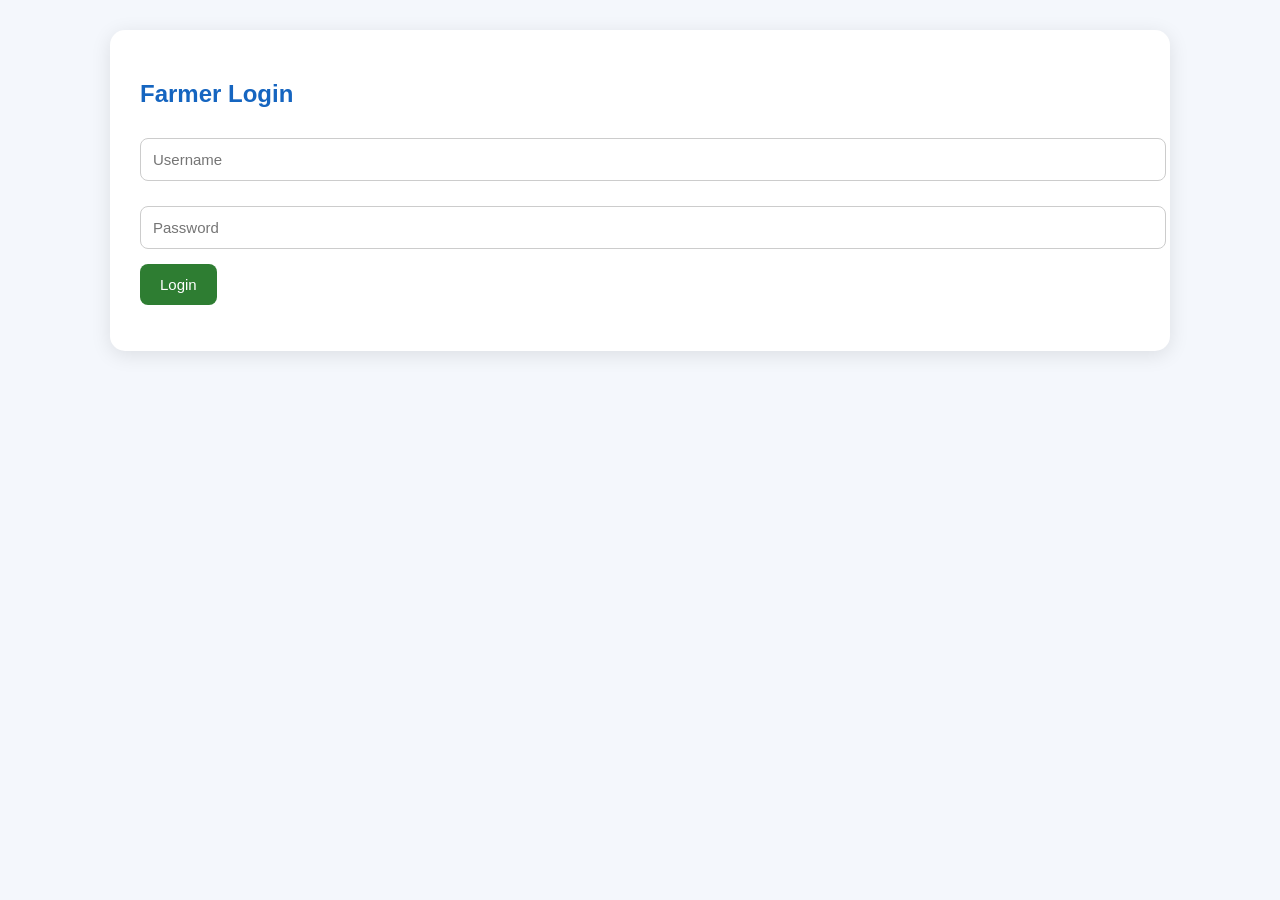
==== frontend/dashboard.html @ 7f75d00e "Initialize project: add backend, frontend, scraper, gitignore, and detailed readme" ====
<!DOCTYPE html>
<html lang="en">

<head>
    <meta charset="UTF-8">
    <meta name="viewport" content="width=device-width, initial-scale=1.0">
    <title>Jeevandhara Dashboard</title>

    <link rel="stylesheet" href="style.css">
</head>

<body>

    <div class="container">

        <button onclick="logout()" class="logout-btn">
            Logout
        </button>

        <div class="hero">

            <h1>🌾 Jeevandhara Dashboard</h1>

            <p>
                Smart Government Scheme Recommendation System
            </p>

        </div>

        <div id="stats"></div>

        <hr>

        <h2>Eligible Schemes</h2>

        <div id="schemes"></div>

        <hr>

        <div class="ai-section">

            <h2>🤖 AI Assistant</h2>

            <p>
                Ask questions about government schemes, eligibility,
                benefits, documents, loans and subsidies.
            </p>

            <input
                type="text"
                id="question"
                placeholder="Example: What is PM-KISAN?">

            <button onclick="askAI()">
                Ask AI
            </button>

            <div id="answer"></div>

        </div>

        <div class="footer">
            Jeevandhara © 2026
        </div>

    </div>

    <script src="dashboard.js"></script>

</body>

</html>
---- frontend/style.css ----
body{
    font-family: 'Segoe UI', sans-serif;
    background: #f4f7fc;
    margin: 0;
    padding: 0;
}

.container{
    width: 90%;
    max-width: 1000px;
    margin: 30px auto;
    background: white;
    padding: 30px;
    border-radius: 15px;
    box-shadow: 0px 4px 20px rgba(0,0,0,0.1);
}

.center{
    text-align:center;
}

h1{
    color:#2e7d32;
}

h2{
    color:#1565c0;
}

input{
    width:100%;
    padding:12px;
    margin-top:10px;
    margin-bottom:15px;
    border:1px solid #ccc;
    border-radius:8px;
    font-size:15px;
}

button{
    background:#2e7d32;
    color:white;
    border:none;
    padding:12px 20px;
    border-radius:8px;
    cursor:pointer;
    font-size:15px;
    transition:0.3s;
}

button:hover{
    background:#1b5e20;
}

.scheme-card{
    background:#f8f9fa;
    border-left:5px solid #2e7d32;
    padding:15px;
    margin-top:15px;
    border-radius:10px;
}

.profile-card{
    background:#e8f5e9;
    padding:15px;
    border-radius:10px;
    margin-bottom:20px;
}

.answer-card{
    background:#e3f2fd;
    padding:15px;
    border-radius:10px;
    margin-top:15px;
}

.logout-btn{
    float:right;
    background:#d32f2f;
}

.logout-btn:hover{
    background:#b71c1c;
}

.stats{
    background:#1565c0;
    color:white;
    text-align:center;
    padding:20px;
    border-radius:12px;
    margin-bottom:20px;
}

.stats h1{
    color:white;
    margin:0;
}

a{
    text-decoration:none;
}
.profile-card{
background:#e8f5e9;
padding:20px;
border-radius:12px;
margin-bottom:20px;
}

.stats{
background:#1565c0;
color:white;
padding:20px;
border-radius:12px;
margin-bottom:20px;
text-align:center;
}

.stats h1{
margin:0;
color:white;
}

.scheme-card{
background:white;
border-left:6px solid #28a745;
padding:20px;
margin-top:15px;
border-radius:12px;
box-shadow:0 2px 8px rgba(0,0,0,0.1);
}

.answer-card{
background:#e3f2fd;
padding:20px;
margin-top:15px;
border-radius:12px;
}

.logout-btn{
float:right;
background:#d32f2f;
}

.logout-btn:hover{
    background:#b71c1c;
}
.hero{
    background: linear-gradient(135deg,#2e7d32,#43a047);
    color:white;
    padding:25px;
    border-radius:15px;
    margin-bottom:20px;
}

.hero h1{
    color:white;
    margin:0;
}

#schemes{
    display:grid;
    grid-template-columns:repeat(auto-fit,minmax(280px,1fr));
    gap:15px;
}

.scheme-card{
    transition:0.3s;
}

.scheme-card:hover{
    transform:translateY(-5px);
}

.ai-section{
    background:#f8f9fa;
    padding:20px;
    border-radius:12px;
    margin-top:20px;
}

#question{
    min-height:50px;
}

.answer-card{
    background:#eef7ff;
    border-left:5px solid #1565c0;
}

.footer{
    text-align:center;
    margin-top:30px;
    color:#666;
}
.hero{
    background: linear-gradient(135deg,#2e7d32,#43a047);
    color:white;
    padding:25px;
    border-radius:15px;
    margin-bottom:20px;
}

.hero h1{
    color:white;
    margin-bottom:10px;
}

.hero p{
    margin:0;
    font-size:16px;
}

.logout-btn{
    float:right;
    background:#d32f2f;
}

.logout-btn:hover{
    background:#b71c1c;
}

#schemes{
    display:grid;
    grid-template-columns:repeat(auto-fit,minmax(280px,1fr));
    gap:15px;
}

.scheme-card{
    background:white;
    padding:20px;
    border-radius:12px;
    box-shadow:0 2px 10px rgba(0,0,0,0.1);
    transition:0.3s;
}

.scheme-card:hover{
    transform:translateY(-5px);
}

.ai-section{
    background:#f8f9fa;
    padding:20px;
    border-radius:12px;
    margin-top:20px;
}

.answer-card{
    background:#eef7ff;
    border-left:5px solid #1565c0;
    padding:15px;
    margin-top:15px;
    border-radius:8px;
}

.footer{
    text-align:center;
    margin-top:30px;
    color:#666;
    font-size:14px;
}

#question{
    width:100%;
    margin-bottom:10px;
}
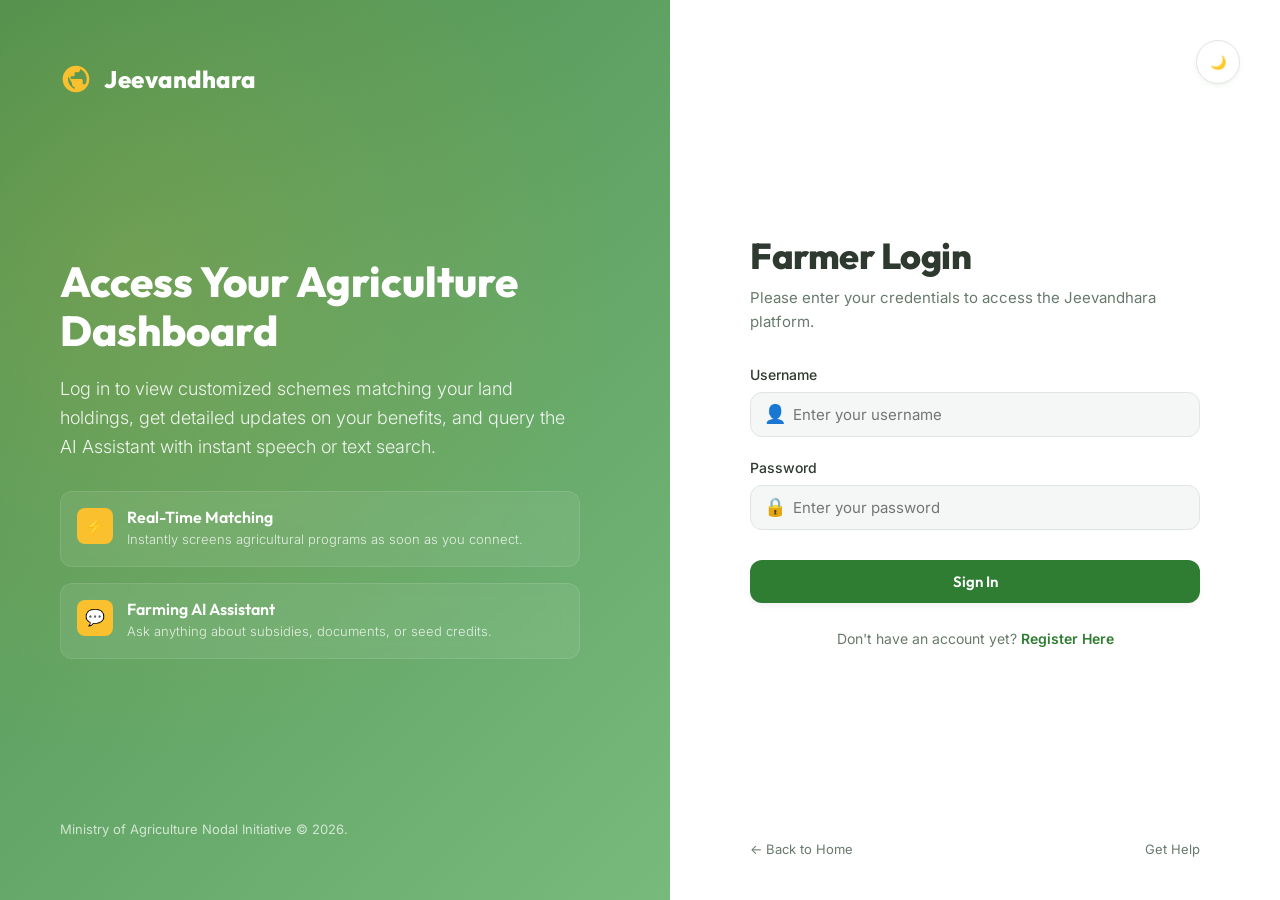
==== commit e064b307: "Redesign AI Assistant: implement modern conversational chatbot experience, typing indicators, timest" ====
--- a/frontend/dashboard.html
+++ b/frontend/dashboard.html
@@ -1,72 +1,185 @@
 <!DOCTYPE html>
 <html lang="en">
-
 <head>
     <meta charset="UTF-8">
     <meta name="viewport" content="width=device-width, initial-scale=1.0">
-    <title>Jeevandhara Dashboard</title>
-
+    <title>Dashboard - Jeevandhara</title>
     <link rel="stylesheet" href="style.css">
 </head>
-
 <body>
 
-    <div class="container">
+    <div class="dashboard-layout">
+        
+        <!-- Header -->
+        <header class="dashboard-header">
+            <div class="header-brand">
+                <span style="font-size: 24px;">🌾</span>
+                <span>Jeevandhara</span>
+            </div>
+            <div class="header-actions">
+                <div class="theme-toggle-container">
+                    <button class="theme-switch" id="theme-btn" aria-label="Toggle Theme">
+                        🌙
+                    </button>
+                </div>
+                <div class="user-profile-widget">
+                    <div class="user-avatar" id="header-avatar">F</div>
+                    <span class="user-name" id="header-user-name">Loading...</span>
+                </div>
+                <button onclick="logout()" class="btn btn-danger" style="padding: 8px 16px; font-size: 13px;">
+                    Logout
+                </button>
+            </div>
+        </header>
 
-        <button onclick="logout()" class="logout-btn">
-            Logout
-        </button>
+        <!-- Dashboard Grid Container -->
+        <main class="dashboard-content">
+            
+            <!-- Left Main Column -->
+            <div class="main-column">
+                
+                <!-- Welcome Section -->
+                <section class="welcome-banner">
+                    <h2>Welcome, <span id="farmer-title-name">Farmer</span>! 👨‍🌾</h2>
+                    <p>Here is your smart agriculture profile summary. Keep your information updated for the best government scheme matches.</p>
+                    
+                    <div class="farmer-details-grid">
+                        <div class="farmer-detail-item">
+                            <div class="label">Full Name</div>
+                            <div class="value" id="farmer-name">-</div>
+                        </div>
+                        <div class="farmer-detail-item">
+                            <div class="label">Age</div>
+                            <div class="value" id="farmer-age">-</div>
+                        </div>
+                        <div class="farmer-detail-item">
+                            <div class="label">Annual Income</div>
+                            <div class="value" id="farmer-income">-</div>
+                        </div>
+                        <div class="farmer-detail-item">
+                            <div class="label">Land Size</div>
+                            <div class="value" id="farmer-land">-</div>
+                        </div>
+                        <div class="farmer-detail-item">
+                            <div class="label">State</div>
+                            <div class="value" id="farmer-state">-</div>
+                        </div>
+                        <div class="farmer-detail-item">
+                            <div class="label">District</div>
+                            <div class="value" id="farmer-district">-</div>
+                        </div>
+                    </div>
+                </section>
 
-        <div class="hero">
+                <!-- Statistics Cards -->
+                <section class="stats-container">
+                    <div class="stat-box stat-eligible">
+                        <div class="stat-icon">📜</div>
+                        <h3 id="stat-eligible-count">0</h3>
+                        <p>Eligible Schemes</p>
+                    </div>
+                    <div class="stat-box stat-queries">
+                        <div class="stat-icon">💬</div>
+                        <h3 id="stat-queries-count">0</h3>
+                        <p>Queries Asked</p>
+                    </div>
+                    <div class="stat-box stat-benefits">
+                        <div class="stat-icon">💰</div>
+                        <h3 id="stat-benefits-count">0</h3>
+                        <p>Benefits Listed</p>
+                    </div>
+                    <div class="stat-box stat-score">
+                        <div class="stat-icon">📈</div>
+                        <h3 id="stat-profile-score">0%</h3>
+                        <p>Profile Score</p>
+                    </div>
+                </section>
 
-            <h1>🌾 Jeevandhara Dashboard</h1>
+                <!-- Recommended Schemes Section -->
+                <section class="dashboard-section">
+                    <div class="section-header-row">
+                        <h2 class="section-title">✨ Recommended Schemes <span>For You</span></h2>
+                    </div>
+                    
+                    <!-- Recommended Schemes Grid -->
+                    <div class="scheme-grid" id="recommended-schemes-container">
+                        <!-- Skeleton Loader -->
+                        <div class="skeleton skeleton-card"></div>
+                        <div class="skeleton skeleton-card"></div>
+                        <div class="skeleton skeleton-card"></div>
+                    </div>
+                </section>
 
-            <p>
-                Smart Government Scheme Recommendation System
-            </p>
+                <!-- View All Schemes Section -->
+                <section class="dashboard-section">
+                    <div class="section-header-row">
+                        <h2 class="section-title">📚 Browse All Government Schemes</h2>
+                        <div class="search-filter-wrapper">
+                            <svg width="16" height="16" viewBox="0 0 24 24" fill="none" stroke="currentColor" stroke-width="2">
+                                <circle cx="11" cy="11" r="8"/><path d="m21 21-4.3-4.3"/>
+                            </svg>
+                            <input type="text" class="search-input" id="search-schemes-input" placeholder="Search schemes by name or keywords..." oninput="filterAllSchemes()">
+                        </div>
+                    </div>
+                    
+                    <!-- All Schemes Grid -->
+                    <div class="scheme-grid" id="all-schemes-container">
+                        <div class="skeleton skeleton-card"></div>
+                        <div class="skeleton skeleton-card"></div>
+                        <div class="skeleton skeleton-card"></div>
+                    </div>
+                </section>
 
-        </div>
+            </div>
 
-        <div id="stats"></div>
+        </main>
 
-        <hr>
-
-        <h2>Eligible Schemes</h2>
-
-        <div id="schemes"></div>
-
-        <hr>
-
-        <div class="ai-section">
-
-            <h2>🤖 AI Assistant</h2>
-
-            <p>
-                Ask questions about government schemes, eligibility,
-                benefits, documents, loans and subsidies.
-            </p>
-
-            <input
-                type="text"
-                id="question"
-                placeholder="Example: What is PM-KISAN?">
-
-            <button onclick="askAI()">
-                Ask AI
-            </button>
-
-            <div id="answer"></div>
-
-        </div>
-
-        <div class="footer">
-            Jeevandhara © 2026
+        <!-- Floating AI Chatbot Widget -->
+        <div class="chatbot-wrapper" id="chatbot-wrapper">
+            <!-- Collapsed state bubble -->
+            <div class="chatbot-collapsed" id="chatbot-collapsed" onclick="toggleChatWindow(true)">
+                <div class="chatbot-hover-badge">Hi Farmer 👋 How can I help you?</div>
+                <button class="chatbot-trigger-btn">💬</button>
+            </div>
+            
+            <!-- Open state window -->
+            <div class="chatbot-window" id="chatbot-window" style="display: none;">
+                <!-- Header -->
+                <div class="chatbot-header">
+                    <div class="chatbot-header-info">
+                        <div class="chatbot-header-avatar">🤖</div>
+                        <div class="chatbot-header-title">
+                            <h4>Jeevandhara AI</h4>
+                            <span>Online</span>
+                        </div>
+                    </div>
+                    <div class="chatbot-header-actions">
+                        <button class="chatbot-header-action-btn" onclick="toggleChatWindow(false)" title="Minimize">➖</button>
+                        <button class="chatbot-header-action-btn" onclick="toggleChatWindow(false)" title="Close" style="font-weight: bold;">✕</button>
+                    </div>
+                </div>
+                
+                <!-- Chat History -->
+                <div class="chatbot-messages" id="chatbot-messages">
+                </div>
+                
+                <!-- Input bar -->
+                <form id="chatbot-form" onsubmit="event.preventDefault(); sendChatMessage();" class="chatbot-input-bar">
+                    <input type="text" id="chatbot-input-field" class="chatbot-input" placeholder="Type your question..." autocomplete="off">
+                    <button type="submit" class="chatbot-send-btn">
+                        <svg width="18" height="18" viewBox="0 0 24 24" fill="none" stroke="currentColor" stroke-width="2">
+                            <path d="M22 2 11 13M22 2l-7 20-4-9-9-4 20-7z"/>
+                        </svg>
+                    </button>
+                </form>
+            </div>
         </div>
 
     </div>
 
+    <!-- Notification Toast Container -->
+    <div class="toast-container" id="toast-container"></div>
+
     <script src="dashboard.js"></script>
-
 </body>
-
 </html>
--- a/frontend/style.css
+++ b/frontend/style.css
@@ -1,266 +1,1773 @@
-body{
-    font-family: 'Segoe UI', sans-serif;
-    background: #f4f7fc;
-    margin: 0;
-    padding: 0;
-}
-
-.container{
-    width: 90%;
-    max-width: 1000px;
-    margin: 30px auto;
-    background: white;
-    padding: 30px;
-    border-radius: 15px;
-    box-shadow: 0px 4px 20px rgba(0,0,0,0.1);
-}
-
-.center{
-    text-align:center;
-}
-
-h1{
-    color:#2e7d32;
-}
-
-h2{
-    color:#1565c0;
-}
-
-input{
-    width:100%;
-    padding:12px;
-    margin-top:10px;
-    margin-bottom:15px;
-    border:1px solid #ccc;
-    border-radius:8px;
-    font-size:15px;
-}
-
-button{
-    background:#2e7d32;
-    color:white;
-    border:none;
-    padding:12px 20px;
-    border-radius:8px;
-    cursor:pointer;
-    font-size:15px;
-    transition:0.3s;
-}
-
-button:hover{
-    background:#1b5e20;
-}
-
-.scheme-card{
-    background:#f8f9fa;
-    border-left:5px solid #2e7d32;
-    padding:15px;
-    margin-top:15px;
-    border-radius:10px;
-}
-
-.profile-card{
-    background:#e8f5e9;
-    padding:15px;
-    border-radius:10px;
-    margin-bottom:20px;
-}
-
-.answer-card{
-    background:#e3f2fd;
-    padding:15px;
-    border-radius:10px;
-    margin-top:15px;
-}
-
-.logout-btn{
-    float:right;
-    background:#d32f2f;
-}
-
-.logout-btn:hover{
-    background:#b71c1c;
-}
-
-.stats{
-    background:#1565c0;
-    color:white;
-    text-align:center;
-    padding:20px;
-    border-radius:12px;
-    margin-bottom:20px;
-}
-
-.stats h1{
-    color:white;
-    margin:0;
-}
-
-a{
-    text-decoration:none;
-}
-.profile-card{
-background:#e8f5e9;
-padding:20px;
-border-radius:12px;
-margin-bottom:20px;
-}
-
-.stats{
-background:#1565c0;
-color:white;
-padding:20px;
-border-radius:12px;
-margin-bottom:20px;
-text-align:center;
-}
-
-.stats h1{
-margin:0;
-color:white;
-}
-
-.scheme-card{
-background:white;
-border-left:6px solid #28a745;
-padding:20px;
-margin-top:15px;
-border-radius:12px;
-box-shadow:0 2px 8px rgba(0,0,0,0.1);
-}
-
-.answer-card{
-background:#e3f2fd;
-padding:20px;
-margin-top:15px;
-border-radius:12px;
-}
-
-.logout-btn{
-float:right;
-background:#d32f2f;
-}
-
-.logout-btn:hover{
-    background:#b71c1c;
-}
-.hero{
-    background: linear-gradient(135deg,#2e7d32,#43a047);
-    color:white;
-    padding:25px;
-    border-radius:15px;
-    margin-bottom:20px;
-}
-
-.hero h1{
-    color:white;
-    margin:0;
-}
-
-#schemes{
-    display:grid;
-    grid-template-columns:repeat(auto-fit,minmax(280px,1fr));
-    gap:15px;
-}
-
-.scheme-card{
-    transition:0.3s;
-}
-
-.scheme-card:hover{
-    transform:translateY(-5px);
-}
-
-.ai-section{
-    background:#f8f9fa;
-    padding:20px;
-    border-radius:12px;
-    margin-top:20px;
-}
-
-#question{
-    min-height:50px;
-}
-
-.answer-card{
-    background:#eef7ff;
-    border-left:5px solid #1565c0;
-}
-
-.footer{
-    text-align:center;
-    margin-top:30px;
-    color:#666;
-}
-.hero{
-    background: linear-gradient(135deg,#2e7d32,#43a047);
-    color:white;
-    padding:25px;
-    border-radius:15px;
-    margin-bottom:20px;
-}
-
-.hero h1{
-    color:white;
-    margin-bottom:10px;
-}
-
-.hero p{
-    margin:0;
-    font-size:16px;
-}
-
-.logout-btn{
-    float:right;
-    background:#d32f2f;
-}
-
-.logout-btn:hover{
-    background:#b71c1c;
-}
-
-#schemes{
-    display:grid;
-    grid-template-columns:repeat(auto-fit,minmax(280px,1fr));
-    gap:15px;
-}
-
-.scheme-card{
-    background:white;
-    padding:20px;
-    border-radius:12px;
-    box-shadow:0 2px 10px rgba(0,0,0,0.1);
-    transition:0.3s;
-}
-
-.scheme-card:hover{
-    transform:translateY(-5px);
-}
-
-.ai-section{
-    background:#f8f9fa;
-    padding:20px;
-    border-radius:12px;
-    margin-top:20px;
-}
-
-.answer-card{
-    background:#eef7ff;
-    border-left:5px solid #1565c0;
-    padding:15px;
-    margin-top:15px;
-    border-radius:8px;
-}
-
-.footer{
-    text-align:center;
-    margin-top:30px;
-    color:#666;
-    font-size:14px;
-}
-
-#question{
-    width:100%;
-    margin-bottom:10px;
-}+@import url('https://fonts.googleapis.com/css2?family=Inter:wght@300;400;500;600;700&family=Outfit:wght@400;500;600;700;800&display=swap');
+
+:root {
+  /* Light Mode Palette */
+  --primary: #2E7D32;
+  --primary-hover: #1b5e20;
+  --primary-light: #E8F5E9;
+  --secondary: #43A047;
+  --accent: #FBC02D;
+  --accent-hover: #F9A825;
+  --bg-app: #F4F7F6;
+  --bg-card: #FFFFFF;
+  --text-main: #2E3A30;
+  --text-sub: #687A6C;
+  --border: #E0E6E2;
+  --shadow: rgba(46, 125, 50, 0.08);
+  --shadow-hover: rgba(46, 125, 50, 0.16);
+  --glass-bg: rgba(255, 255, 255, 0.75);
+  --glass-border: rgba(255, 255, 255, 0.5);
+  --white: #FFFFFF;
+  --danger: #D32F2F;
+  --danger-hover: #C62828;
+  --info: #0288D1;
+  --success: #2E7D32;
+  
+  --font-title: 'Outfit', -apple-system, BlinkMacSystemFont, "Segoe UI", Roboto, sans-serif;
+  --font-body: 'Inter', -apple-system, BlinkMacSystemFont, "Segoe UI", Roboto, sans-serif;
+  --radius-sm: 8px;
+  --radius-md: 12px;
+  --radius-lg: 20px;
+  --radius-full: 9999px;
+  --transition: all 0.3s cubic-bezier(0.4, 0, 0.2, 1);
+}
+
+body.dark-mode {
+  /* Dark Mode Palette */
+  --bg-app: #0F1411;
+  --bg-card: #18201B;
+  --primary-light: #1E2E23;
+  --text-main: #E2E8E4;
+  --text-sub: #90A095;
+  --border: #2A362E;
+  --shadow: rgba(0, 0, 0, 0.25);
+  --shadow-hover: rgba(46, 125, 50, 0.25);
+  --glass-bg: rgba(24, 32, 27, 0.8);
+  --glass-border: rgba(255, 255, 255, 0.05);
+}
+
+* {
+  box-sizing: border-box;
+  margin: 0;
+  padding: 0;
+}
+
+body {
+  font-family: var(--font-body);
+  background-color: var(--bg-app);
+  color: var(--text-main);
+  line-height: 1.6;
+  min-height: 100vh;
+  transition: background-color 0.3s ease, color 0.3s ease;
+  overflow-x: hidden;
+}
+
+/* Typography */
+h1, h2, h3, h4, h5, h6 {
+  font-family: var(--font-title);
+  font-weight: 600;
+  color: var(--text-main);
+  line-height: 1.2;
+}
+
+a {
+  color: var(--primary);
+  text-decoration: none;
+  transition: var(--transition);
+}
+
+a:hover {
+  color: var(--secondary);
+}
+
+/* Scrollbar */
+::-webkit-scrollbar {
+  width: 8px;
+  height: 8px;
+}
+::-webkit-scrollbar-track {
+  background: var(--bg-app);
+}
+::-webkit-scrollbar-thumb {
+  background: var(--border);
+  border-radius: var(--radius-sm);
+}
+::-webkit-scrollbar-thumb:hover {
+  background: var(--text-sub);
+}
+
+/* Common Layout Components */
+.btn {
+  display: inline-flex;
+  align-items: center;
+  justify-content: center;
+  gap: 8px;
+  font-family: var(--font-title);
+  font-weight: 600;
+  font-size: 15px;
+  padding: 12px 24px;
+  border-radius: var(--radius-md);
+  border: none;
+  cursor: pointer;
+  transition: var(--transition);
+  outline: none;
+  box-shadow: 0 4px 6px -1px rgba(0,0,0,0.05);
+}
+
+.btn-primary {
+  background-color: var(--primary);
+  color: var(--white);
+}
+
+.btn-primary:hover {
+  background-color: var(--primary-hover);
+  transform: translateY(-2px);
+  box-shadow: 0 10px 15px -3px var(--shadow-hover);
+}
+
+.btn-secondary {
+  background-color: var(--primary-light);
+  color: var(--primary);
+}
+
+.btn-secondary:hover {
+  background-color: var(--primary);
+  color: var(--white);
+  transform: translateY(-2px);
+}
+
+.btn-accent {
+  background-color: var(--accent);
+  color: #1C2833;
+}
+
+.btn-accent:hover {
+  background-color: var(--accent-hover);
+  transform: translateY(-2px);
+}
+
+.btn-danger {
+  background-color: var(--danger);
+  color: var(--white);
+}
+
+.btn-danger:hover {
+  background-color: var(--danger-hover);
+  transform: translateY(-2px);
+}
+
+.btn-icon {
+  width: 42px;
+  height: 42px;
+  padding: 0;
+  border-radius: var(--radius-full);
+}
+
+/* Theme Toggle */
+.theme-toggle-container {
+  display: flex;
+  align-items: center;
+}
+
+.theme-switch {
+  cursor: pointer;
+  display: flex;
+  align-items: center;
+  justify-content: center;
+  width: 44px;
+  height: 44px;
+  border-radius: var(--radius-full);
+  background: var(--bg-card);
+  border: 1px solid var(--border);
+  box-shadow: 0 2px 5px var(--shadow);
+  color: var(--text-main);
+  transition: var(--transition);
+}
+
+.theme-switch:hover {
+  background: var(--primary-light);
+  color: var(--primary);
+  transform: rotate(15deg);
+}
+
+/* Form Styling */
+.form-group {
+  margin-bottom: 20px;
+  position: relative;
+  width: 100%;
+}
+
+.form-group label {
+  display: block;
+  font-size: 14px;
+  font-weight: 500;
+  margin-bottom: 6px;
+  color: var(--text-main);
+}
+
+.input-container {
+  position: relative;
+  display: flex;
+  align-items: center;
+}
+
+.input-icon {
+  position: absolute;
+  left: 14px;
+  color: var(--text-sub);
+  pointer-events: none;
+  font-size: 18px;
+  display: flex;
+  align-items: center;
+}
+
+.form-control {
+  width: 100%;
+  padding: 12px 16px 12px 42px;
+  font-family: var(--font-body);
+  font-size: 15px;
+  background-color: var(--bg-app);
+  color: var(--text-main);
+  border: 1px solid var(--border);
+  border-radius: var(--radius-md);
+  transition: var(--transition);
+  outline: none;
+}
+
+.form-control:focus {
+  border-color: var(--primary);
+  box-shadow: 0 0 0 3px var(--primary-light);
+  background-color: var(--bg-card);
+}
+
+/* Landing Page (`index.html`) Styling */
+.split-layout {
+  display: flex;
+  min-height: 100vh;
+  width: 100%;
+}
+
+.split-left {
+  flex: 1.1;
+  position: relative;
+  background: linear-gradient(135deg, rgba(46, 125, 50, 0.85), rgba(67, 160, 71, 0.7)), 
+              url('https://images.unsplash.com/photo-1500937386664-56d1dfef3854?q=80&w=1470&auto=format&fit=crop') no-repeat center center/cover;
+  display: flex;
+  flex-direction: column;
+  justify-content: space-between;
+  padding: 60px;
+  color: var(--white);
+  overflow: hidden;
+}
+
+.split-left::after {
+  content: '';
+  position: absolute;
+  top: 0;
+  left: 0;
+  right: 0;
+  bottom: 0;
+  background: radial-gradient(circle at 20% 30%, rgba(251, 192, 45, 0.15), transparent 60%);
+  pointer-events: none;
+}
+
+.left-brand {
+  display: flex;
+  align-items: center;
+  gap: 12px;
+  font-family: var(--font-title);
+  font-size: 24px;
+  font-weight: 800;
+  letter-spacing: 0.5px;
+  z-index: 10;
+}
+
+.left-brand svg {
+  fill: var(--accent);
+  width: 32px;
+  height: 32px;
+}
+
+.left-content {
+  z-index: 10;
+  max-width: 520px;
+}
+
+.left-content h1 {
+  font-size: 42px;
+  font-weight: 800;
+  color: var(--white);
+  margin-bottom: 20px;
+  line-height: 1.15;
+}
+
+.left-content p {
+  font-size: 18px;
+  opacity: 0.9;
+  margin-bottom: 30px;
+  font-weight: 300;
+}
+
+.left-features-list {
+  display: flex;
+  flex-direction: column;
+  gap: 16px;
+  margin-top: 10px;
+}
+
+.left-feature-item {
+  display: flex;
+  align-items: flex-start;
+  gap: 14px;
+  background: rgba(255, 255, 255, 0.08);
+  backdrop-filter: blur(10px);
+  -webkit-backdrop-filter: blur(10px);
+  padding: 16px;
+  border-radius: var(--radius-md);
+  border: 1px solid rgba(255, 255, 255, 0.1);
+  transition: var(--transition);
+}
+
+.left-feature-item:hover {
+  transform: translateX(8px);
+  background: rgba(255, 255, 255, 0.14);
+}
+
+.left-feature-icon {
+  background: var(--accent);
+  color: #1C2833;
+  width: 36px;
+  height: 36px;
+  border-radius: var(--radius-sm);
+  display: flex;
+  align-items: center;
+  justify-content: center;
+  font-weight: bold;
+  flex-shrink: 0;
+}
+
+.left-feature-text h3 {
+  color: var(--white);
+  font-size: 16px;
+  margin-bottom: 2px;
+}
+
+.left-feature-text p {
+  font-size: 13px;
+  margin-bottom: 0;
+  opacity: 0.8;
+}
+
+.left-footer {
+  z-index: 10;
+  font-size: 13px;
+  opacity: 0.7;
+}
+
+.split-right {
+  flex: 0.9;
+  background-color: var(--bg-card);
+  display: flex;
+  flex-direction: column;
+  justify-content: center;
+  padding: 80px;
+  position: relative;
+  transition: var(--transition);
+}
+
+.right-header {
+  position: absolute;
+  top: 40px;
+  right: 40px;
+  display: flex;
+  align-items: center;
+  gap: 20px;
+}
+
+.right-content {
+  max-width: 420px;
+  margin: 0 auto;
+  width: 100%;
+}
+
+.logo-main {
+  font-size: 48px;
+  margin-bottom: 12px;
+  display: inline-block;
+  animation: float 4s ease-in-out infinite;
+}
+
+.right-content h2 {
+  font-size: 36px;
+  font-weight: 800;
+  margin-bottom: 8px;
+  letter-spacing: -0.5px;
+}
+
+.right-content h2 span {
+  color: var(--primary);
+}
+
+.right-content .subtitle {
+  color: var(--text-sub);
+  font-size: 16px;
+  margin-bottom: 35px;
+}
+
+.landing-ctas {
+  display: flex;
+  flex-direction: column;
+  gap: 15px;
+  margin-bottom: 40px;
+}
+
+.landing-ctas .btn {
+  width: 100%;
+  padding: 14px;
+}
+
+/* Features grid details for Landing Page */
+.features-preview {
+  margin-top: 40px;
+}
+
+.features-preview h4 {
+  font-size: 13px;
+  text-transform: uppercase;
+  letter-spacing: 1.5px;
+  color: var(--text-sub);
+  margin-bottom: 15px;
+}
+
+.features-grid {
+  display: grid;
+  grid-template-columns: 1fr 1fr;
+  gap: 12px;
+}
+
+.feature-mini-card {
+  background: var(--bg-app);
+  border: 1px solid var(--border);
+  border-radius: var(--radius-md);
+  padding: 16px;
+  transition: var(--transition);
+}
+
+.feature-mini-card:hover {
+  border-color: var(--primary);
+  background: var(--bg-card);
+  box-shadow: 0 4px 12px var(--shadow);
+}
+
+.feature-mini-card h5 {
+  font-size: 14px;
+  margin-bottom: 4px;
+}
+
+.feature-mini-card p {
+  font-size: 12px;
+  color: var(--text-sub);
+}
+
+.right-footer-links {
+  position: absolute;
+  bottom: 40px;
+  left: 80px;
+  right: 80px;
+  display: flex;
+  justify-content: space-between;
+  font-size: 13px;
+  color: var(--text-sub);
+}
+
+.right-footer-links a {
+  color: var(--text-sub);
+}
+
+.right-footer-links a:hover {
+  color: var(--primary);
+}
+
+/* Register / Login Page Layout adjustment */
+.auth-container {
+  max-width: 520px;
+}
+
+.auth-card-title {
+  font-size: 32px;
+  font-weight: 800;
+  margin-bottom: 8px;
+}
+
+.auth-card-sub {
+  color: var(--text-sub);
+  font-size: 15px;
+  margin-bottom: 30px;
+}
+
+.auth-footer-text {
+  text-align: center;
+  margin-top: 25px;
+  font-size: 14px;
+  color: var(--text-sub);
+}
+
+.auth-footer-text a {
+  font-weight: 600;
+}
+
+/* Spinner Loader */
+.spinner {
+  display: inline-block;
+  width: 18px;
+  height: 18px;
+  border: 2px solid rgba(255,255,255,0.3);
+  border-radius: 50%;
+  border-top-color: var(--white);
+  animation: spin 0.8s ease-in-out infinite;
+}
+
+.btn-secondary .spinner {
+  border: 2px solid rgba(46,125,50,0.2);
+  border-top-color: var(--primary);
+}
+
+/* Success Check Animation */
+.success-checkmark {
+  width: 80px;
+  height: 80px;
+  margin: 0 auto 20px;
+  display: flex;
+  align-items: center;
+  justify-content: center;
+  background-color: var(--primary-light);
+  border-radius: var(--radius-full);
+}
+
+.success-checkmark svg {
+  width: 48px;
+  height: 48px;
+  stroke: var(--primary);
+  stroke-width: 4;
+  fill: none;
+  stroke-dasharray: 100;
+  stroke-dashoffset: 100;
+  animation: dash 0.8s ease-in-out forwards;
+}
+
+/* Dashboard (`dashboard.html`) Styling */
+.dashboard-layout {
+  display: flex;
+  flex-direction: column;
+  min-height: 100vh;
+}
+
+.dashboard-header {
+  background-color: var(--bg-card);
+  border-bottom: 1px solid var(--border);
+  padding: 16px 40px;
+  display: flex;
+  align-items: center;
+  justify-content: space-between;
+  position: sticky;
+  top: 0;
+  z-index: 100;
+  box-shadow: 0 4px 6px -1px var(--shadow);
+  transition: var(--transition);
+}
+
+.header-brand {
+  display: flex;
+  align-items: center;
+  gap: 10px;
+  font-family: var(--font-title);
+  font-size: 20px;
+  font-weight: 800;
+}
+
+.header-brand svg {
+  fill: var(--primary);
+  width: 28px;
+  height: 28px;
+}
+
+.header-actions {
+  display: flex;
+  align-items: center;
+  gap: 20px;
+}
+
+.user-profile-widget {
+  display: flex;
+  align-items: center;
+  gap: 12px;
+  padding: 6px 16px;
+  background-color: var(--bg-app);
+  border: 1px solid var(--border);
+  border-radius: var(--radius-full);
+}
+
+.user-avatar {
+  background: linear-gradient(135deg, var(--primary), var(--secondary));
+  color: var(--white);
+  width: 30px;
+  height: 30px;
+  border-radius: var(--radius-full);
+  display: flex;
+  align-items: center;
+  justify-content: center;
+  font-weight: 700;
+  font-size: 14px;
+}
+
+.user-name {
+  font-weight: 600;
+  font-size: 14px;
+}
+
+/* Dashboard Body Container */
+.dashboard-content {
+  flex: 1;
+  max-width: 1300px;
+  width: 100%;
+  margin: 30px auto;
+  padding: 0 30px;
+  display: grid;
+  grid-template-columns: 1fr;
+  gap: 30px;
+}
+
+.main-column {
+  display: flex;
+  flex-direction: column;
+  gap: 30px;
+}
+
+.sidebar-column {
+  display: flex;
+  flex-direction: column;
+  gap: 30px;
+}
+
+/* Welcome Profile Card */
+.welcome-banner {
+  background: linear-gradient(135deg, var(--primary), var(--secondary)),
+              url('https://images.unsplash.com/photo-1599857486847-f58c732049d5?q=80&w=500&auto=format&fit=crop') no-repeat center right/cover;
+  background-blend-mode: overlay;
+  border-radius: var(--radius-lg);
+  padding: 35px;
+  color: var(--white);
+  box-shadow: 0 10px 20px var(--shadow);
+  position: relative;
+  overflow: hidden;
+}
+
+.welcome-banner::after {
+  content: '';
+  position: absolute;
+  top: 0;
+  right: 0;
+  bottom: 0;
+  width: 40%;
+  background: linear-gradient(90deg, transparent, rgba(46, 125, 50, 0.4));
+  pointer-events: none;
+}
+
+.welcome-banner h2 {
+  color: var(--white);
+  font-size: 32px;
+  font-weight: 800;
+  margin-bottom: 8px;
+}
+
+.welcome-banner p {
+  opacity: 0.9;
+  font-size: 16px;
+  margin-bottom: 25px;
+}
+
+.farmer-details-grid {
+  display: grid;
+  grid-template-columns: repeat(3, 1fr);
+  gap: 15px;
+  max-width: 700px;
+}
+
+.farmer-detail-item {
+  background: rgba(255, 255, 255, 0.12);
+  backdrop-filter: blur(8px);
+  -webkit-backdrop-filter: blur(8px);
+  border: 1px solid rgba(255, 255, 255, 0.15);
+  border-radius: var(--radius-md);
+  padding: 12px 18px;
+}
+
+.farmer-detail-item .label {
+  font-size: 11px;
+  text-transform: uppercase;
+  letter-spacing: 1px;
+  opacity: 0.75;
+  margin-bottom: 4px;
+}
+
+.farmer-detail-item .value {
+  font-size: 16px;
+  font-weight: 700;
+  font-family: var(--font-title);
+  color: var(--white);
+}
+
+/* Stats Cards Grid */
+.stats-container {
+  display: grid;
+  grid-template-columns: repeat(4, 1fr);
+  gap: 20px;
+}
+
+.stat-box {
+  background-color: var(--bg-card);
+  border: 1px solid var(--border);
+  border-radius: var(--radius-md);
+  padding: 24px;
+  box-shadow: 0 4px 6px -1px var(--shadow);
+  transition: var(--transition);
+  position: relative;
+  overflow: hidden;
+}
+
+.stat-box:hover {
+  transform: translateY(-4px);
+  box-shadow: 0 10px 15px -3px var(--shadow-hover);
+  border-color: var(--primary);
+}
+
+.stat-box::before {
+  content: '';
+  position: absolute;
+  top: 0;
+  left: 0;
+  width: 4px;
+  height: 100%;
+  background-color: var(--border);
+  transition: var(--transition);
+}
+
+.stat-box.stat-eligible::before { background-color: var(--secondary); }
+.stat-box.stat-queries::before { background-color: var(--info); }
+.stat-box.stat-benefits::before { background-color: var(--accent); }
+.stat-box.stat-score::before { background-color: var(--primary); }
+
+.stat-box:hover::before {
+  width: 6px;
+}
+
+.stat-box .stat-icon {
+  font-size: 24px;
+  margin-bottom: 12px;
+}
+
+.stat-box h3 {
+  font-size: 28px;
+  font-weight: 800;
+  margin-bottom: 4px;
+  letter-spacing: -0.5px;
+}
+
+.stat-box p {
+  color: var(--text-sub);
+  font-size: 13px;
+  font-weight: 500;
+}
+
+/* Dashboard Section Layout */
+.dashboard-section {
+  background-color: var(--bg-card);
+  border: 1px solid var(--border);
+  border-radius: var(--radius-lg);
+  padding: 30px;
+  box-shadow: 0 4px 6px -1px var(--shadow);
+  transition: var(--transition);
+}
+
+.section-header-row {
+  display: flex;
+  align-items: center;
+  justify-content: space-between;
+  margin-bottom: 25px;
+  flex-wrap: wrap;
+  gap: 15px;
+}
+
+.section-title {
+  font-size: 22px;
+  font-weight: 700;
+  display: flex;
+  align-items: center;
+  gap: 10px;
+}
+
+.section-title span {
+  color: var(--primary);
+}
+
+/* Card Deck layouts */
+.scheme-grid {
+  display: grid;
+  grid-template-columns: repeat(auto-fill, minmax(280px, 1fr));
+  gap: 20px;
+}
+
+.scheme-item-card {
+  background-color: var(--bg-app);
+  border: 1px solid var(--border);
+  border-radius: var(--radius-md);
+  padding: 24px;
+  display: flex;
+  flex-direction: column;
+  justify-content: space-between;
+  min-height: 220px;
+  transition: var(--transition);
+  position: relative;
+}
+
+.scheme-item-card:hover {
+  transform: translateY(-6px);
+  background-color: var(--bg-card);
+  border-color: var(--primary);
+  box-shadow: 0 12px 20px -8px var(--shadow-hover);
+}
+
+.scheme-badge {
+  position: absolute;
+  top: 20px;
+  right: 20px;
+  background-color: var(--primary-light);
+  color: var(--primary);
+  font-size: 11px;
+  font-weight: 700;
+  padding: 4px 10px;
+  border-radius: var(--radius-full);
+}
+
+.scheme-card-icon {
+  width: 48px;
+  height: 48px;
+  border-radius: var(--radius-md);
+  background: var(--bg-card);
+  border: 1px solid var(--border);
+  display: flex;
+  align-items: center;
+  justify-content: center;
+  font-size: 22px;
+  margin-bottom: 16px;
+  box-shadow: 0 2px 4px var(--shadow);
+  transition: var(--transition);
+}
+
+.scheme-item-card:hover .scheme-card-icon {
+  background: var(--primary-light);
+  border-color: var(--primary-light);
+  color: var(--primary);
+}
+
+.scheme-card-info h3 {
+  font-size: 18px;
+  margin-bottom: 6px;
+}
+
+.scheme-card-info p {
+  color: var(--text-sub);
+  font-size: 13px;
+  display: -webkit-box;
+  -webkit-line-clamp: 3;
+  -webkit-box-orient: vertical;
+  overflow: hidden;
+  margin-bottom: 20px;
+}
+
+.scheme-card-footer {
+  display: flex;
+  align-items: center;
+  justify-content: space-between;
+}
+
+/* View All & Search Filter Bar */
+.search-filter-wrapper {
+  background-color: var(--bg-app);
+  border: 1px solid var(--border);
+  border-radius: var(--radius-md);
+  padding: 12px 18px;
+  display: flex;
+  align-items: center;
+  width: 320px;
+}
+
+.search-filter-wrapper svg {
+  color: var(--text-sub);
+  margin-right: 10px;
+  flex-shrink: 0;
+}
+
+.search-input {
+  background: transparent;
+  border: none;
+  width: 100%;
+  outline: none;
+  font-family: var(--font-body);
+  font-size: 14px;
+  color: var(--text-main);
+}
+
+/* Recent Activity Sidebar Card */
+.activity-card {
+  display: flex;
+  flex-direction: column;
+  gap: 12px;
+}
+
+.activity-item {
+  display: flex;
+  align-items: center;
+  gap: 12px;
+  padding: 12px;
+  background-color: var(--bg-app);
+  border: 1px solid var(--border);
+  border-radius: var(--radius-md);
+  cursor: pointer;
+  transition: var(--transition);
+}
+
+.activity-item:hover {
+  background-color: var(--bg-card);
+  border-color: var(--primary);
+  transform: translateX(4px);
+}
+
+.activity-item-icon {
+  background-color: var(--primary-light);
+  color: var(--primary);
+  width: 32px;
+  height: 32px;
+  border-radius: var(--radius-sm);
+  display: flex;
+  align-items: center;
+  justify-content: center;
+  flex-shrink: 0;
+  font-size: 14px;
+}
+
+.activity-item-text {
+  flex: 1;
+}
+
+.activity-item-text p {
+  font-size: 13px;
+  font-weight: 600;
+  margin-bottom: 2px;
+}
+
+.activity-item-text span {
+  font-size: 11px;
+  color: var(--text-sub);
+}
+
+/* Scheme details Page (`scheme.html`) Layout */
+.scheme-hero {
+  background: linear-gradient(135deg, var(--primary), var(--secondary));
+  color: var(--white);
+  padding: 60px 40px;
+  text-align: center;
+  position: relative;
+  overflow: hidden;
+  border-bottom: 1px solid var(--border);
+}
+
+.scheme-hero::after {
+  content: '';
+  position: absolute;
+  top: 0;
+  left: 0;
+  right: 0;
+  bottom: 0;
+  background: radial-gradient(circle at 50% 50%, rgba(251, 192, 45, 0.2), transparent 70%);
+}
+
+.scheme-hero-content {
+  position: relative;
+  z-index: 10;
+  max-width: 800px;
+  margin: 0 auto;
+}
+
+.scheme-dept-tag {
+  background-color: rgba(255, 255, 255, 0.15);
+  backdrop-filter: blur(5px);
+  -webkit-backdrop-filter: blur(5px);
+  border: 1px solid rgba(255,255,255,0.2);
+  color: var(--white);
+  font-size: 12px;
+  font-weight: 700;
+  padding: 6px 16px;
+  border-radius: var(--radius-full);
+  display: inline-block;
+  margin-bottom: 20px;
+  text-transform: uppercase;
+  letter-spacing: 0.5px;
+}
+
+.scheme-hero h1 {
+  font-size: 40px;
+  font-weight: 800;
+  color: var(--white);
+  margin-bottom: 10px;
+}
+
+.scheme-hero-tagline {
+  font-size: 18px;
+  opacity: 0.95;
+  margin-bottom: 20px;
+  font-weight: 300;
+}
+
+.scheme-hero-meta {
+  display: flex;
+  justify-content: center;
+  gap: 30px;
+  font-size: 14px;
+}
+
+.scheme-hero-meta-item {
+  display: flex;
+  align-items: center;
+  gap: 8px;
+}
+
+.scheme-detail-container {
+  max-width: 960px;
+  margin: 40px auto;
+  padding: 0 20px;
+  display: flex;
+  flex-direction: column;
+  gap: 30px;
+}
+
+.detail-nav-bar {
+  display: flex;
+  justify-content: space-between;
+  align-items: center;
+}
+
+.scheme-section-card {
+  background-color: var(--bg-card);
+  border: 1px solid var(--border);
+  border-radius: var(--radius-lg);
+  padding: 30px;
+  box-shadow: 0 4px 6px -1px var(--shadow);
+}
+
+.scheme-section-card h2 {
+  font-size: 20px;
+  margin-bottom: 20px;
+  border-bottom: 2px solid var(--primary-light);
+  padding-bottom: 10px;
+  display: flex;
+  align-items: center;
+  gap: 10px;
+  color: var(--primary);
+}
+
+.list-checklist {
+  list-style: none;
+}
+
+.list-checklist li {
+  position: relative;
+  padding-left: 30px;
+  margin-bottom: 12px;
+  font-size: 15px;
+}
+
+.list-checklist li::before {
+  content: '✓';
+  position: absolute;
+  left: 0;
+  top: 1px;
+  background-color: var(--primary-light);
+  color: var(--primary);
+  width: 20px;
+  height: 20px;
+  border-radius: 50%;
+  display: flex;
+  align-items: center;
+  justify-content: center;
+  font-size: 11px;
+  font-weight: bold;
+}
+
+.list-numbered {
+  list-style: none;
+  counter-reset: custom-counter;
+}
+
+.list-numbered li {
+  position: relative;
+  padding-left: 35px;
+  margin-bottom: 16px;
+  counter-increment: custom-counter;
+  font-size: 15px;
+}
+
+.list-numbered li::before {
+  content: counter(custom-counter);
+  position: absolute;
+  left: 0;
+  top: 2px;
+  background-color: var(--primary);
+  color: var(--white);
+  width: 22px;
+  height: 22px;
+  border-radius: 50%;
+  display: flex;
+  align-items: center;
+  justify-content: center;
+  font-size: 11px;
+  font-weight: bold;
+}
+
+/* Interactive FAQ Accordion */
+.faq-list {
+  display: flex;
+  flex-direction: column;
+  gap: 12px;
+}
+
+.faq-item {
+  border: 1px solid var(--border);
+  border-radius: var(--radius-md);
+  overflow: hidden;
+  transition: var(--transition);
+}
+
+.faq-question-btn {
+  width: 100%;
+  padding: 16px 20px;
+  background-color: var(--bg-app);
+  border: none;
+  outline: none;
+  text-align: left;
+  font-family: var(--font-title);
+  font-weight: 600;
+  font-size: 15px;
+  color: var(--text-main);
+  cursor: pointer;
+  display: flex;
+  justify-content: space-between;
+  align-items: center;
+  transition: var(--transition);
+}
+
+.faq-question-btn:hover {
+  background-color: var(--primary-light);
+  color: var(--primary);
+}
+
+.faq-answer-panel {
+  padding: 0 20px;
+  max-height: 0;
+  overflow: hidden;
+  transition: max-height 0.3s ease-out, padding 0.3s ease-out;
+  background-color: var(--bg-card);
+  font-size: 14px;
+  color: var(--text-sub);
+}
+
+.faq-item.active .faq-question-btn {
+  background-color: var(--primary-light);
+  color: var(--primary);
+}
+
+.faq-item.active .faq-answer-panel {
+  padding: 16px 20px;
+  max-height: 200px;
+  border-top: 1px solid var(--border);
+}
+
+.faq-chevron {
+  transition: transform 0.3s ease;
+}
+
+.faq-item.active .faq-chevron {
+  transform: rotate(180deg);
+}
+
+/* Floating AI Chatbot Components */
+/* Floating AI Chatbot Components */
+.chatbot-wrapper {
+  position: fixed;
+  bottom: 30px;
+  right: 30px;
+  z-index: 1000;
+  display: flex;
+  flex-direction: column;
+  align-items: flex-end;
+}
+
+.chatbot-collapsed {
+  display: flex;
+  align-items: center;
+  gap: 12px;
+  cursor: pointer;
+}
+
+.chatbot-hover-badge {
+  background-color: var(--text-main);
+  color: var(--white);
+  padding: 8px 16px;
+  border-radius: var(--radius-md);
+  font-size: 13px;
+  font-weight: 500;
+  box-shadow: 0 4px 12px rgba(0,0,0,0.15);
+  animation: popIn 0.3s cubic-bezier(0.18, 0.89, 0.32, 1.28) forwards;
+  white-space: nowrap;
+  opacity: 0;
+  transform: scale(0.9);
+  pointer-events: none;
+  transition: opacity 0.2s ease, transform 0.2s ease;
+}
+
+body.dark-mode .chatbot-hover-badge {
+  background-color: var(--bg-card);
+  border: 1px solid var(--border);
+}
+
+.chatbot-collapsed:hover .chatbot-hover-badge {
+  opacity: 1;
+  transform: scale(1);
+}
+
+.chatbot-trigger-btn {
+  width: 60px;
+  height: 60px;
+  border-radius: var(--radius-full);
+  background-color: var(--primary);
+  color: var(--white);
+  display: flex;
+  align-items: center;
+  justify-content: center;
+  font-size: 24px;
+  box-shadow: 0 8px 24px var(--shadow-hover);
+  transition: var(--transition);
+  border: none;
+  outline: none;
+  animation: pulse 2s infinite;
+  cursor: pointer;
+}
+
+.chatbot-collapsed:hover .chatbot-trigger-btn {
+  transform: scale(1.1) rotate(5deg);
+  background-color: var(--secondary);
+}
+
+/* Chat window active state */
+.chatbot-window {
+  width: 380px;
+  height: 550px;
+  background-color: var(--bg-card);
+  border: 1px solid var(--border);
+  border-radius: var(--radius-lg);
+  box-shadow: 0 12px 36px rgba(0,0,0,0.18);
+  display: flex;
+  flex-direction: column;
+  overflow: hidden;
+  transform-origin: bottom right;
+  animation: zoomIn 0.3s cubic-bezier(0.18, 0.89, 0.32, 1.28) forwards;
+  transition: var(--transition);
+}
+
+.chatbot-header {
+  background: linear-gradient(135deg, var(--primary), var(--secondary));
+  color: var(--white);
+  padding: 16px 20px;
+  display: flex;
+  align-items: center;
+  justify-content: space-between;
+}
+
+.chatbot-header-info {
+  display: flex;
+  align-items: center;
+  gap: 10px;
+}
+
+.chatbot-header-avatar {
+  background-color: rgba(255,255,255,0.2);
+  width: 36px;
+  height: 36px;
+  border-radius: var(--radius-full);
+  display: flex;
+  align-items: center;
+  justify-content: center;
+  font-size: 18px;
+}
+
+.chatbot-header-title h4 {
+  color: var(--white);
+  font-size: 15px;
+  font-weight: 700;
+  margin-bottom: 1px;
+}
+
+.chatbot-header-title span {
+  font-size: 11px;
+  opacity: 0.9;
+  display: flex;
+  align-items: center;
+  gap: 6px;
+}
+
+.chatbot-header-title span::before {
+  content: '';
+  display: inline-block;
+  width: 8px;
+  height: 8px;
+  background-color: #2ecc71;
+  border-radius: 50%;
+  box-shadow: 0 0 8px #2ecc71;
+  animation: statusPulse 1.5s infinite alternate;
+}
+
+.chatbot-header-actions {
+  display: flex;
+  align-items: center;
+  gap: 12px;
+}
+
+.chatbot-header-action-btn {
+  background: transparent;
+  border: none;
+  color: var(--white);
+  opacity: 0.8;
+  cursor: pointer;
+  font-size: 14px;
+  padding: 4px;
+  transition: var(--transition);
+}
+
+.chatbot-header-action-btn:hover {
+  opacity: 1;
+  transform: scale(1.15);
+}
+
+/* Chatbot Messages List */
+.chatbot-messages {
+  flex: 1;
+  padding: 20px;
+  overflow-y: auto;
+  display: flex;
+  flex-direction: column;
+  gap: 15px;
+  background-color: var(--bg-app);
+}
+
+.message-bubble {
+  max-width: 85%;
+  padding: 12px 16px;
+  border-radius: var(--radius-md);
+  font-size: 14px;
+  line-height: 1.5;
+  animation: fadeSlideUp 0.3s ease forwards;
+  display: flex;
+  flex-direction: column;
+  position: relative;
+  word-wrap: break-word;
+}
+
+.message-bubble.bot {
+  align-self: flex-start;
+  background-color: #FFFFFF;
+  color: #1E2521;
+  border-top-left-radius: 2px;
+  border: 1px solid var(--border);
+  box-shadow: 0 2px 4px rgba(0,0,0,0.02);
+}
+
+body.dark-mode .message-bubble.bot {
+  background-color: #1F2A24;
+  color: #E2E8E4;
+  border-color: var(--border);
+}
+
+.message-bubble.user {
+  align-self: flex-end;
+  background-color: var(--primary);
+  color: var(--white);
+  border-top-right-radius: 2px;
+  box-shadow: 0 2px 4px rgba(46, 125, 50, 0.1);
+}
+
+.message-text {
+  margin-bottom: 4px;
+  white-space: pre-line;
+}
+
+.message-timestamp {
+  font-size: 10px;
+  opacity: 0.6;
+  align-self: flex-end;
+  margin-top: 2px;
+}
+
+.message-bubble.user .message-timestamp {
+  color: rgba(255, 255, 255, 0.8);
+}
+
+.message-bubble.bot .message-timestamp {
+  color: var(--text-sub);
+}
+
+/* Typing Indicator Animation */
+.typing-indicator-bubble {
+  padding: 10px 14px;
+  align-self: flex-start;
+  background-color: #FFFFFF !important;
+  color: #1E2521;
+  border-top-left-radius: 2px;
+  border: 1px solid var(--border);
+  display: flex !important;
+  flex-direction: row !important;
+  align-items: center !important;
+  gap: 8px !important;
+}
+
+body.dark-mode .typing-indicator-bubble {
+  background-color: #1F2A24 !important;
+  color: #E2E8E4;
+}
+
+.typing-text {
+  font-size: 13px;
+  opacity: 0.8;
+}
+
+.typing-indicator {
+  display: flex;
+  align-items: center;
+  gap: 3px;
+}
+
+.typing-dot {
+  width: 5px;
+  height: 5px;
+  background-color: var(--primary);
+  border-radius: 50%;
+  opacity: 0.7;
+  animation: typingBounce 1.4s infinite ease-in-out both;
+}
+
+body.dark-mode .typing-dot {
+  background-color: var(--text-sub);
+}
+
+.typing-dot:nth-child(1) { animation-delay: -0.32s; }
+.typing-dot:nth-child(2) { animation-delay: -0.16s; }
+
+/* Suggestions follow up chips */
+.chips-wrapper {
+  display: flex;
+  flex-wrap: wrap;
+  gap: 8px;
+  margin-top: 4px;
+  margin-bottom: 8px;
+  align-self: flex-start;
+  animation: fadeSlideUp 0.3s ease forwards;
+}
+
+.chat-chip {
+  background-color: var(--bg-card);
+  color: var(--primary);
+  border: 1px solid var(--primary);
+  padding: 6px 12px;
+  border-radius: var(--radius-full);
+  font-size: 12px;
+  font-weight: 500;
+  cursor: pointer;
+  transition: var(--transition);
+  outline: none;
+}
+
+body.dark-mode .chat-chip {
+  background-color: var(--bg-card);
+  color: var(--secondary);
+  border-color: var(--secondary);
+}
+
+.chat-chip:hover {
+  background-color: var(--primary);
+  color: var(--white);
+  transform: translateY(-2px);
+  box-shadow: 0 4px 8px var(--shadow);
+}
+
+body.dark-mode .chat-chip:hover {
+  background-color: var(--secondary);
+  color: var(--white);
+}
+
+/* Chat Input Bar */
+.chatbot-input-bar {
+  border-top: 1px solid var(--border);
+  padding: 12px 16px;
+  display: flex;
+  align-items: center;
+  gap: 10px;
+  background-color: var(--bg-card);
+}
+
+.chatbot-input {
+  flex: 1;
+  border: none;
+  background-color: var(--bg-app);
+  padding: 12px 16px;
+  border-radius: var(--radius-md);
+  font-family: var(--font-body);
+  font-size: 14px;
+  color: var(--text-main);
+  outline: none;
+  transition: var(--transition);
+}
+
+.chatbot-input:focus {
+  background-color: var(--bg-card);
+  box-shadow: inset 0 0 0 1.5px var(--primary);
+}
+
+.chatbot-send-btn {
+  background-color: var(--primary);
+  color: var(--white);
+  border: none;
+  outline: none;
+  width: 40px;
+  height: 40px;
+  border-radius: var(--radius-full);
+  display: flex;
+  align-items: center;
+  justify-content: center;
+  cursor: pointer;
+  transition: var(--transition);
+}
+
+.chatbot-send-btn:hover {
+  background-color: var(--primary-hover);
+  transform: scale(1.05);
+}
+
+/* Toasts and Alerts notifications */
+.toast-container {
+  position: fixed;
+  top: 30px;
+  left: 50%;
+  transform: translateX(-50%);
+  z-index: 2000;
+  display: flex;
+  flex-direction: column;
+  gap: 10px;
+}
+
+.toast {
+  background-color: var(--bg-card);
+  border: 1px solid var(--border);
+  border-left: 4px solid var(--primary);
+  box-shadow: 0 10px 25px rgba(0,0,0,0.08);
+  border-radius: var(--radius-md);
+  padding: 14px 24px;
+  display: flex;
+  align-items: center;
+  gap: 12px;
+  animation: slideDownFade 0.3s cubic-bezier(0.18, 0.89, 0.32, 1.28) forwards;
+  min-width: 280px;
+}
+
+.toast.toast-error { border-left-color: var(--danger); }
+.toast.toast-success { border-left-color: var(--success); }
+.toast.toast-info { border-left-color: var(--info); }
+
+.toast-message {
+  font-size: 14px;
+  font-weight: 500;
+  color: var(--text-main);
+}
+
+/* Skeleton Loaders */
+.skeleton {
+  background: linear-gradient(90deg, var(--border) 25%, var(--bg-app) 50%, var(--border) 75%);
+  background-size: 200% 100%;
+  animation: skeletonLoad 1.5s infinite linear;
+}
+
+.skeleton-text {
+  height: 14px;
+  margin-bottom: 8px;
+  border-radius: 4px;
+}
+
+.skeleton-title {
+  height: 24px;
+  margin-bottom: 12px;
+  width: 60%;
+  border-radius: 4px;
+}
+
+.skeleton-card {
+  height: 180px;
+  border-radius: var(--radius-md);
+  border: 1px solid var(--border);
+}
+
+/* Keyframes animations */
+@keyframes spin {
+  to { transform: rotate(360deg); }
+}
+
+@keyframes dash {
+  to { stroke-dashoffset: 0; }
+}
+
+@keyframes float {
+  0%, 100% { transform: translateY(0); }
+  50% { transform: translateY(-8px); }
+}
+
+@keyframes popIn {
+  from { opacity: 0; transform: scale(0.9) translateY(10px); }
+  to { opacity: 1; transform: scale(1) translateY(0); }
+}
+
+@keyframes zoomIn {
+  from { opacity: 0; transform: scale(0.8); }
+  to { opacity: 1; transform: scale(1); }
+}
+
+@keyframes zoomOut {
+  from { opacity: 1; transform: scale(1); }
+  to { opacity: 0; transform: scale(0.8); }
+}
+
+@keyframes fadeSlideUp {
+  from { opacity: 0; transform: translateY(15px); }
+  to { opacity: 1; transform: translateY(0); }
+}
+
+@keyframes slideDownFade {
+  from { opacity: 0; transform: translate(-50%, -20px); }
+  to { opacity: 1; transform: translate(-50%, 0); }
+}
+
+@keyframes typingBounce {
+  0%, 100% { transform: translateY(0); }
+  50% { transform: translateY(-6px); }
+}
+
+@keyframes skeletonLoad {
+  from { background-position: 200% 0; }
+  to { background-position: -200% 0; }
+}
+
+@keyframes pulse {
+  0% {
+    box-shadow: 0 0 0 0 rgba(46, 125, 50, 0.4);
+  }
+  70% {
+    box-shadow: 0 0 0 15px rgba(46, 125, 50, 0);
+  }
+  100% {
+    box-shadow: 0 0 0 0 rgba(46, 125, 50, 0);
+  }
+}
+
+@keyframes statusPulse {
+  from {
+    transform: scale(0.9);
+    box-shadow: 0 0 4px #2ecc71;
+  }
+  to {
+    transform: scale(1.1);
+    box-shadow: 0 0 10px #2ecc71;
+  }
+}
+
+/* Mobile responsive media queries */
+@media (max-width: 1024px) {
+  .split-left {
+    display: none; /* Hide left panel on smaller screens */
+  }
+  .split-right {
+    flex: 1;
+    padding: 40px;
+  }
+  .dashboard-content {
+    grid-template-columns: 1fr;
+    padding: 0 20px;
+  }
+  .stats-container {
+    grid-template-columns: repeat(2, 1fr);
+  }
+}
+
+@media (max-width: 768px) {
+  .dashboard-header {
+    padding: 16px 20px;
+  }
+  .header-actions {
+    gap: 10px;
+  }
+  .user-profile-widget {
+    padding: 6px 10px;
+  }
+  .user-name {
+    display: none; /* Hide profile name text on mobile */
+  }
+  .welcome-banner {
+    padding: 24px;
+  }
+  .welcome-banner h2 {
+    font-size: 26px;
+  }
+  .farmer-details-grid {
+    grid-template-columns: 1fr 1fr;
+  }
+  .stats-container {
+    grid-template-columns: 1fr 1fr;
+    gap: 12px;
+  }
+  .stat-box {
+    padding: 16px;
+  }
+  .stat-box h3 {
+    font-size: 22px;
+  }
+  .chatbot-window {
+    width: calc(100vw - 40px);
+    height: calc(100vh - 120px);
+    max-height: 600px;
+    bottom: 0px;
+    right: 0px;
+  }
+}
+
+@media (max-width: 480px) {
+  .right-content h2 {
+    font-size: 28px;
+  }
+  .landing-ctas {
+    gap: 10px;
+  }
+  .features-grid {
+    grid-template-columns: 1fr;
+  }
+  .farmer-details-grid {
+    grid-template-columns: 1fr;
+  }
+  .stats-container {
+    grid-template-columns: 1fr;
+  }
+}
